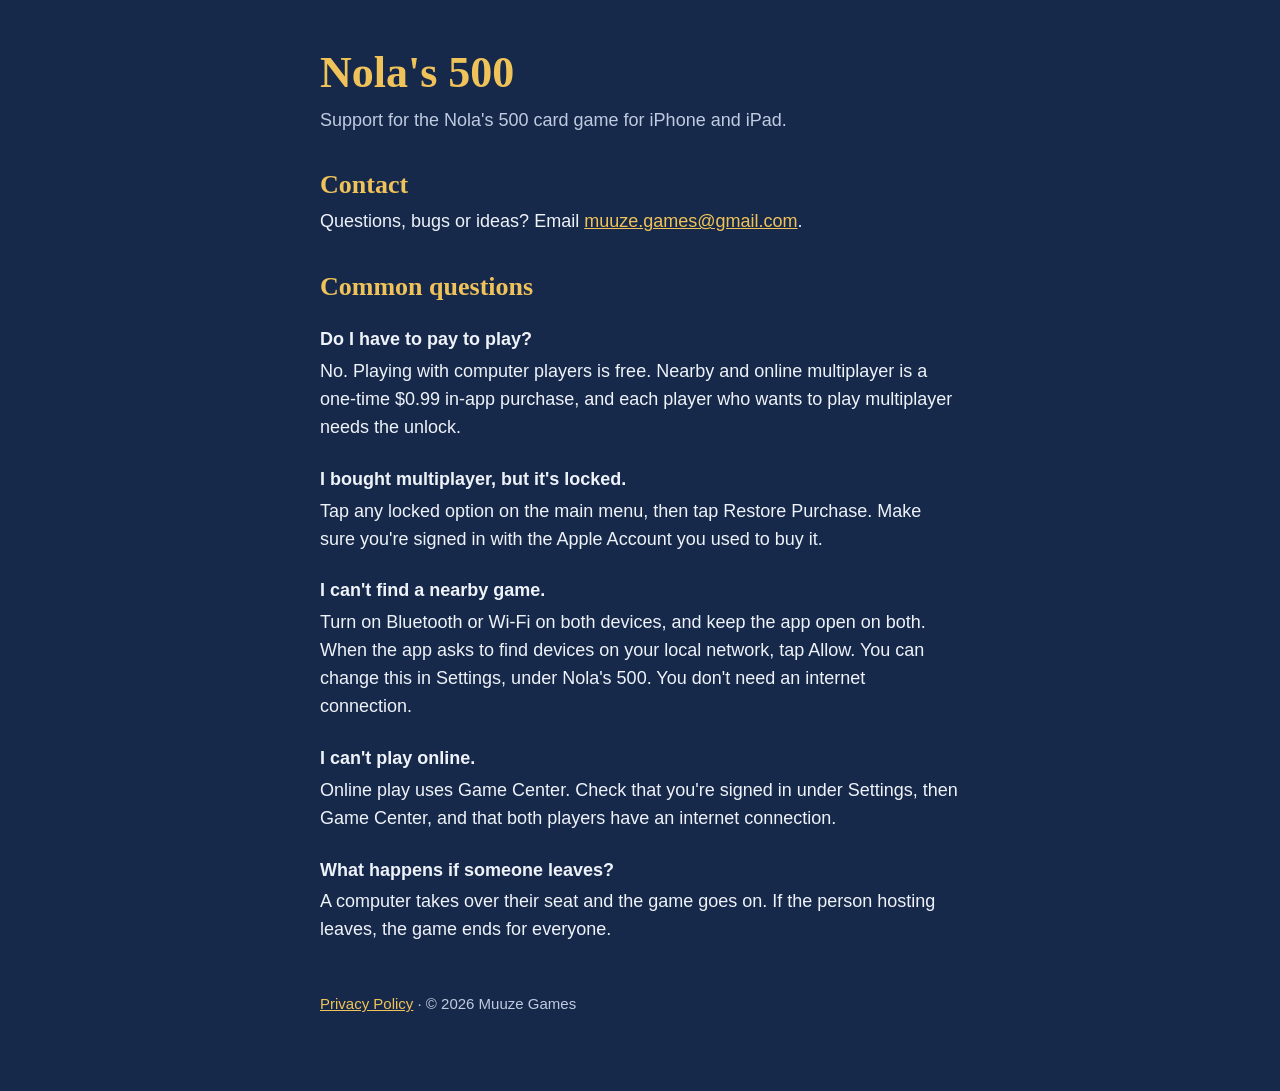
==== support.html @ e66288cb "Add Nola's 500 support and privacy pages" ====
<!doctype html>
<html lang="en">
<head>
<meta charset="utf-8">
<meta name="viewport" content="width=device-width, initial-scale=1">
<title>Nola's 500 Support</title>
<link rel="stylesheet" href="style.css">
</head>
<body>
<main>
  <h1>Nola's 500</h1>
  <p class="lead">Support for the Nola's 500 card game for iPhone and iPad.</p>

  <h2>Contact</h2>
  <p>Questions, bugs or ideas? Email <a href="mailto:muuze.games@gmail.com">muuze.games@gmail.com</a>.</p>

  <h2>Common questions</h2>
  <h3>Do I have to pay to play?</h3>
  <p>No. Playing with computer players is free. Nearby and online multiplayer is a one-time $0.99 in-app purchase, and each player who wants to play multiplayer needs the unlock.</p>

  <h3>I bought multiplayer, but it's locked.</h3>
  <p>Tap any locked option on the main menu, then tap Restore Purchase. Make sure you're signed in with the Apple Account you used to buy it.</p>

  <h3>I can't find a nearby game.</h3>
  <p>Turn on Bluetooth or Wi-Fi on both devices, and keep the app open on both. When the app asks to find devices on your local network, tap Allow. You can change this in Settings, under Nola's 500. You don't need an internet connection.</p>

  <h3>I can't play online.</h3>
  <p>Online play uses Game Center. Check that you're signed in under Settings, then Game Center, and that both players have an internet connection.</p>

  <h3>What happens if someone leaves?</h3>
  <p>A computer takes over their seat and the game goes on. If the person hosting leaves, the game ends for everyone.</p>

  <p class="foot"><a href="privacy.html">Privacy Policy</a> &middot; &copy; 2026 Muuze Games</p>
</main>
</body>
</html>
---- style.css ----
:root { color-scheme: dark; }
body {
  margin: 0;
  background: #17294a;
  color: #eef2f9;
  font: 18px/1.55 -apple-system, BlinkMacSystemFont, "Helvetica Neue", Arial, sans-serif;
}
main {
  max-width: 640px;
  margin: 0 auto;
  padding: 48px max(20px, env(safe-area-inset-right)) 64px max(20px, env(safe-area-inset-left));
}
h1, h2 { font-family: Didot, "Bodoni 72", Georgia, serif; color: #f0c35a; line-height: 1.15; }
h1 { font-size: 44px; margin: 0 0 8px; }
h2 { font-size: 26px; margin: 36px 0 8px; }
h3 { font-size: 18px; margin: 24px 0 4px; }
p { margin: 0 0 12px; }
.lead { color: #bfcbe0; }
a { color: #f0c35a; }
.foot { margin-top: 48px; font-size: 15px; color: #bfcbe0; }
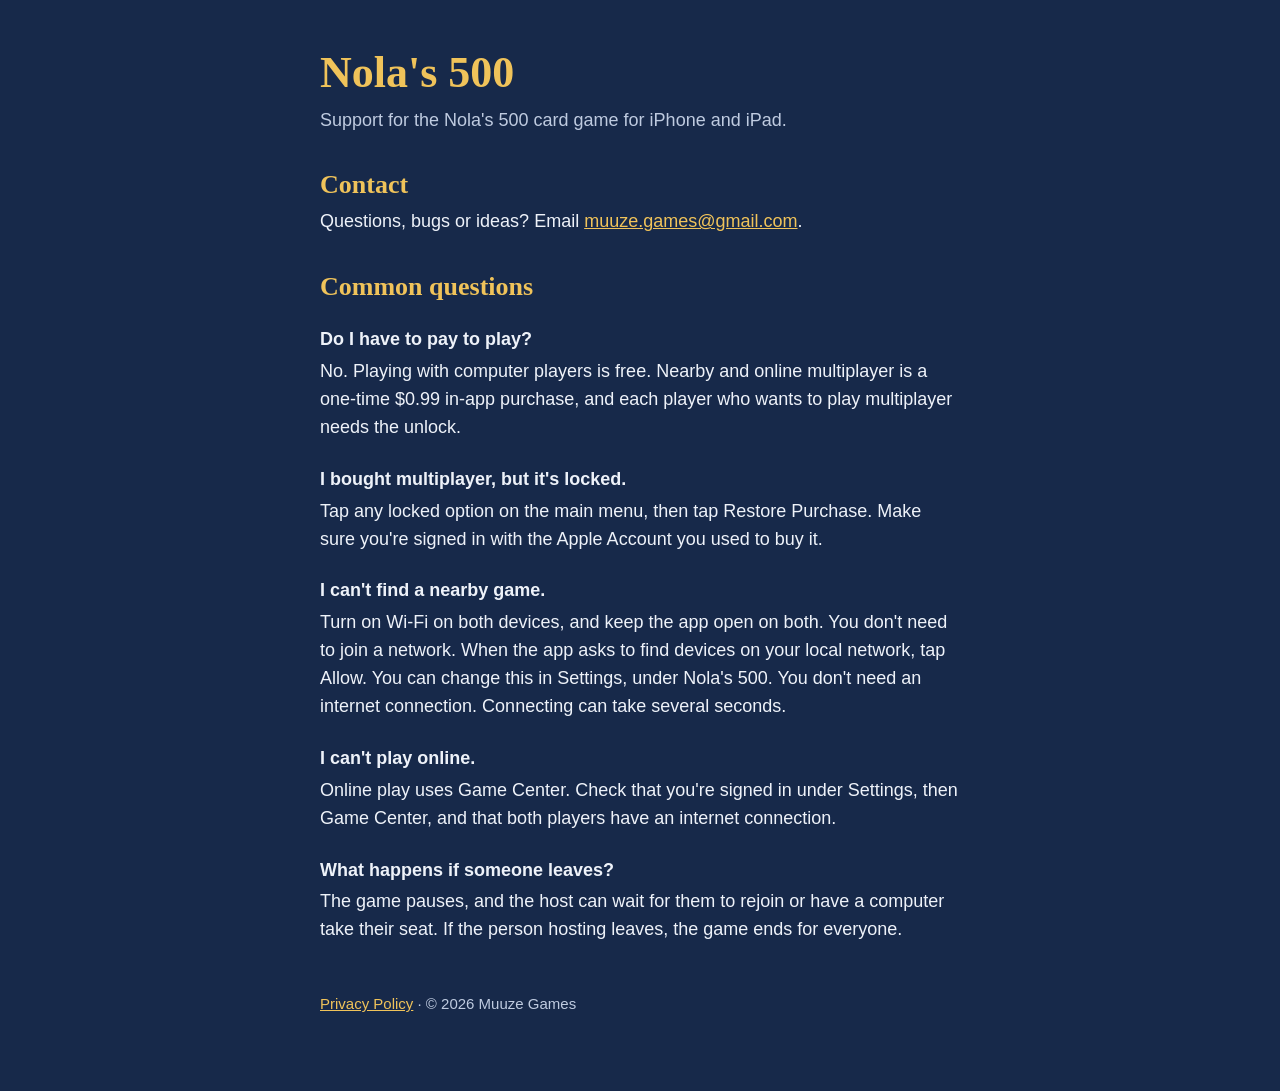
==== commit 863fb34d: "Update nearby play help for Wi-Fi and dropped players" ====
--- a/support.html
+++ b/support.html
@@ -22,13 +22,13 @@
   <p>Tap any locked option on the main menu, then tap Restore Purchase. Make sure you're signed in with the Apple Account you used to buy it.</p>
 
   <h3>I can't find a nearby game.</h3>
-  <p>Turn on Bluetooth or Wi-Fi on both devices, and keep the app open on both. When the app asks to find devices on your local network, tap Allow. You can change this in Settings, under Nola's 500. You don't need an internet connection.</p>
+  <p>Turn on Wi-Fi on both devices, and keep the app open on both. You don't need to join a network. When the app asks to find devices on your local network, tap Allow. You can change this in Settings, under Nola's 500. You don't need an internet connection. Connecting can take several seconds.</p>
 
   <h3>I can't play online.</h3>
   <p>Online play uses Game Center. Check that you're signed in under Settings, then Game Center, and that both players have an internet connection.</p>
 
   <h3>What happens if someone leaves?</h3>
-  <p>A computer takes over their seat and the game goes on. If the person hosting leaves, the game ends for everyone.</p>
+  <p>The game pauses, and the host can wait for them to rejoin or have a computer take their seat. If the person hosting leaves, the game ends for everyone.</p>
 
   <p class="foot"><a href="privacy.html">Privacy Policy</a> &middot; &copy; 2026 Muuze Games</p>
 </main>
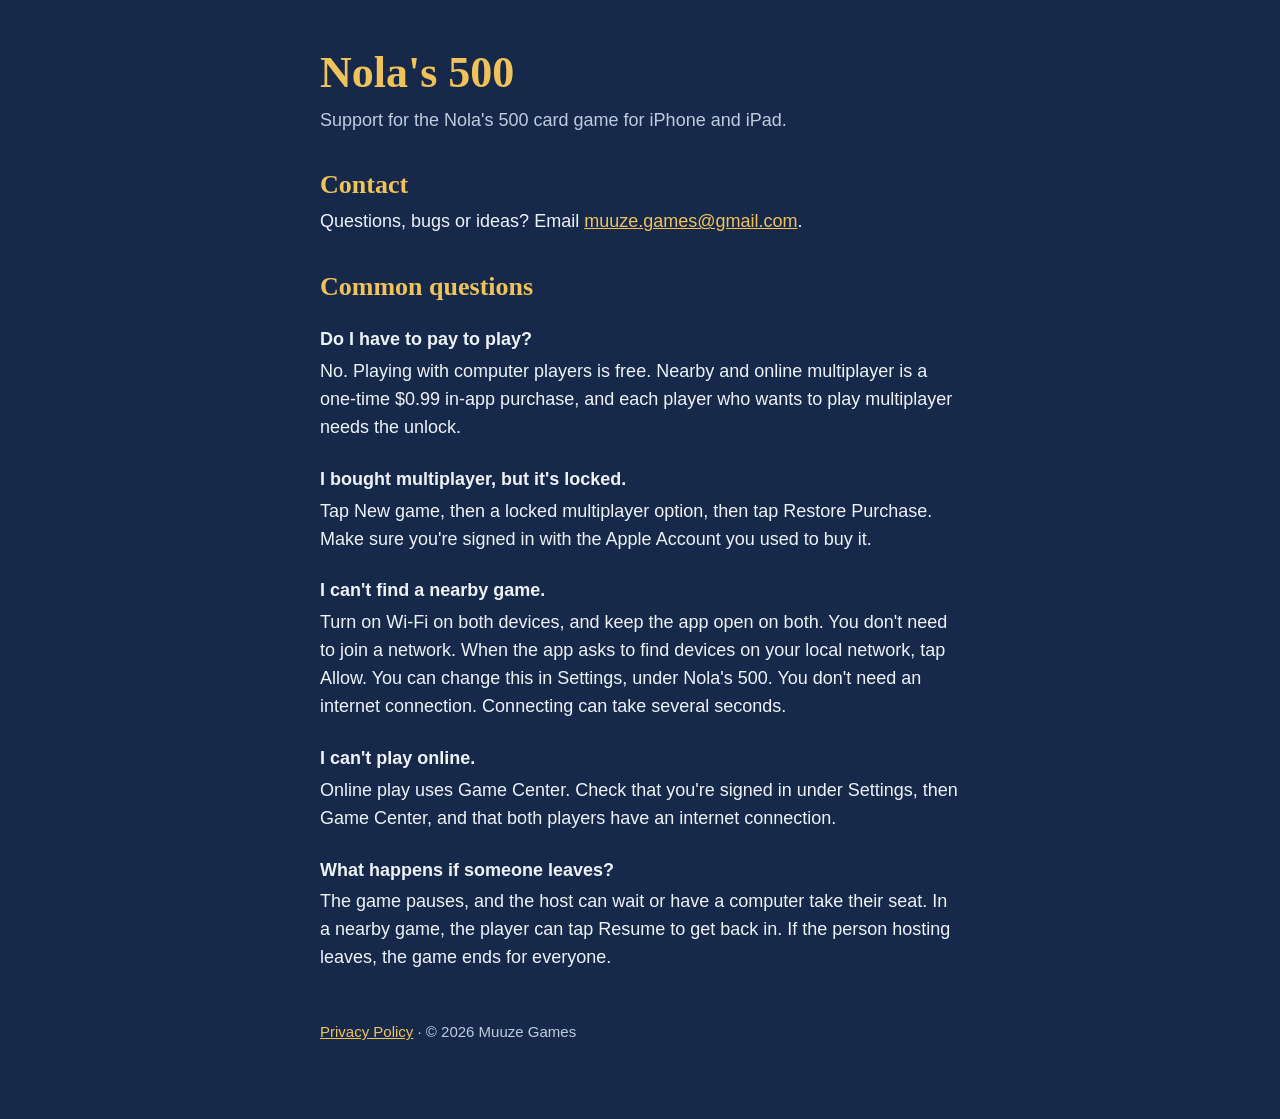
==== commit 6edf320e: "Update help for the new menu and Resume" ====
--- a/support.html
+++ b/support.html
@@ -19,7 +19,7 @@
   <p>No. Playing with computer players is free. Nearby and online multiplayer is a one-time $0.99 in-app purchase, and each player who wants to play multiplayer needs the unlock.</p>
 
   <h3>I bought multiplayer, but it's locked.</h3>
-  <p>Tap any locked option on the main menu, then tap Restore Purchase. Make sure you're signed in with the Apple Account you used to buy it.</p>
+  <p>Tap New game, then a locked multiplayer option, then tap Restore Purchase. Make sure you're signed in with the Apple Account you used to buy it.</p>
 
   <h3>I can't find a nearby game.</h3>
   <p>Turn on Wi-Fi on both devices, and keep the app open on both. You don't need to join a network. When the app asks to find devices on your local network, tap Allow. You can change this in Settings, under Nola's 500. You don't need an internet connection. Connecting can take several seconds.</p>
@@ -28,7 +28,7 @@
   <p>Online play uses Game Center. Check that you're signed in under Settings, then Game Center, and that both players have an internet connection.</p>
 
   <h3>What happens if someone leaves?</h3>
-  <p>The game pauses, and the host can wait for them to rejoin or have a computer take their seat. If the person hosting leaves, the game ends for everyone.</p>
+  <p>The game pauses, and the host can wait or have a computer take their seat. In a nearby game, the player can tap Resume to get back in. If the person hosting leaves, the game ends for everyone.</p>
 
   <p class="foot"><a href="privacy.html">Privacy Policy</a> &middot; &copy; 2026 Muuze Games</p>
 </main>
